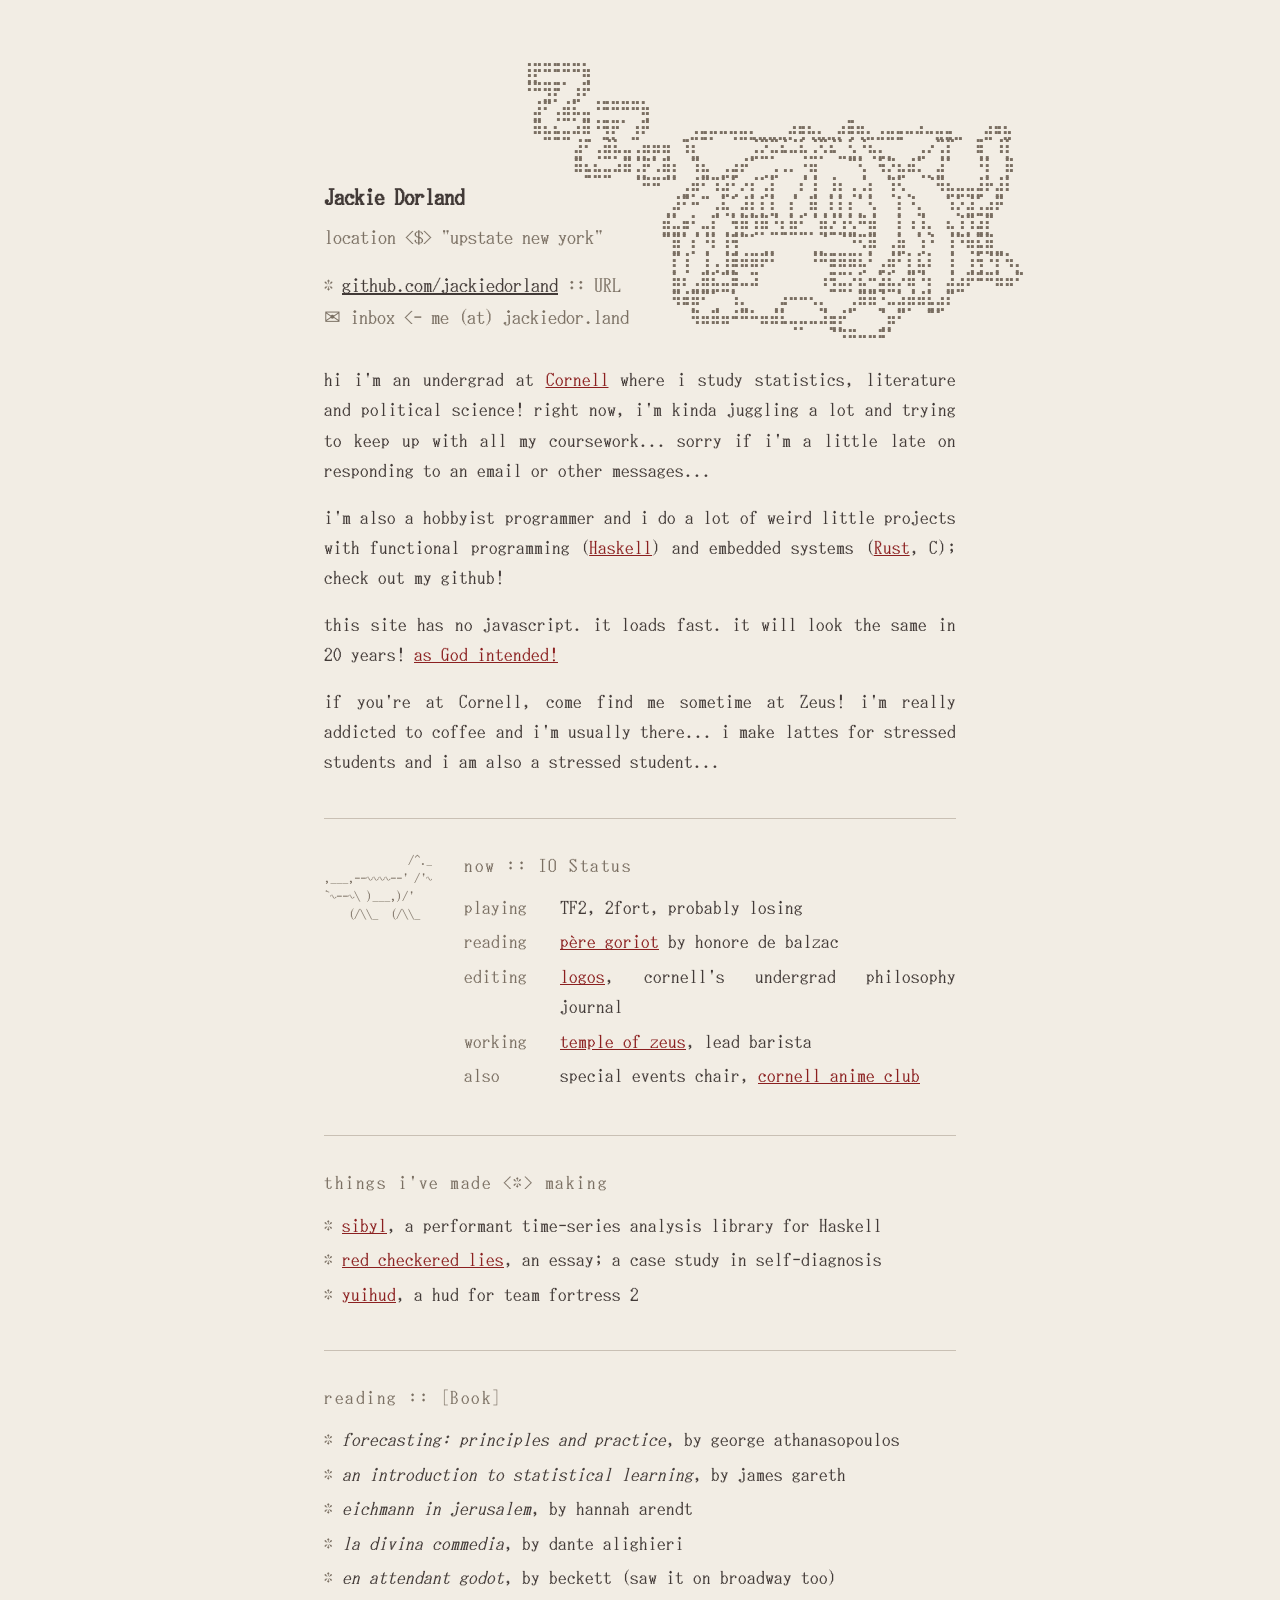
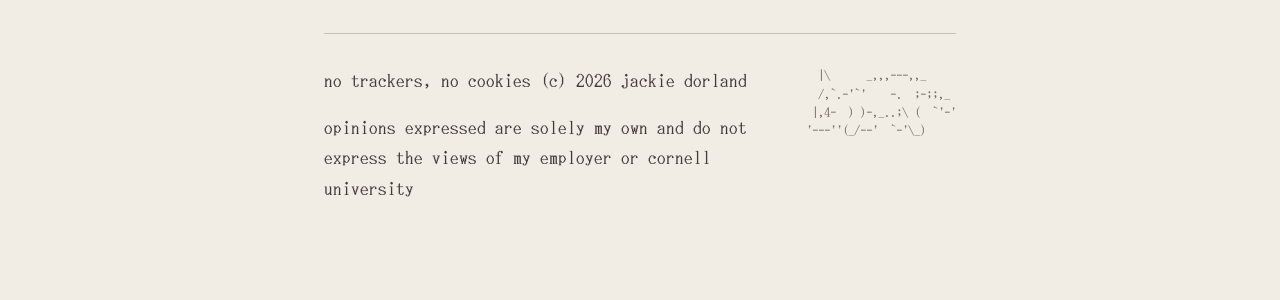
==== index.html @ 97f75513 "small fix" ====
<!DOCTYPE html>
<html lang="en">
<head>
  <meta charset="UTF-8">
  <meta name="viewport" content="width=device-width, initial-scale=1.0">
  <title>jackie!</title>
  <link rel="icon" href="favicon.ico" sizes="any">
  <style>
    @font-face {
      font-family: "IBM PS/55 re";
      src: url("fonts/Web437_IBM_PS-55_re.woff") format("woff");
      font-display: swap;
    }

    * {
      margin: 0;
      padding: 0;
      box-sizing: border-box;
    }

    :root {
      --bg: #f2ede4;
      --fg: #423a37;
      --muted: #7a6f62;
      --link: #8b2020;
      --rule: #c9c0b4;
    }

    body {
      background: var(--bg);
      color: var(--fg);
      font-family: "IBM PS/55 re", "Courier New", Courier, monospace;
      font-size: 19px;
      font-weight: normal;
      line-height: 1.6;
      max-width: 680px;
      margin: 0 auto;
      padding: 3rem 1.5rem 5rem;
    }

    a {
      color: var(--link);
      text-decoration: underline;
    }

    a:visited {
      color: #5a1a1a;
    }

    a:hover {
      background: var(--fg);
      color: var(--bg);
      text-decoration: none;
    }

    hr {
      border: none;
      border-top: 1px solid var(--rule);
      margin: 2rem 0;
    }

    pre {
      font-family: inherit;
      font-size: 14px;
      line-height: 1.3;
      overflow-x: auto;
      color: var(--muted);
      margin-bottom: 2rem;
    }

    pre.cat {
      float: right;
      margin: 0 0 1rem 2rem;
      clear: right;
    }

    .clearfix::after {
      content: "";
      display: table;
      clear: both;
    }

    h1 {
      font-size: 17px;
      font-weight: normal;
      letter-spacing: 0.05em;
      margin-bottom: 0.25rem;
    }

    h2 {
      font-size: 17px;
      font-weight: normal;
      color: var(--muted);
      margin-bottom: 1rem;
    }

    p {
      margin-bottom: 1rem;
    }

    ul {
      list-style: none;
      margin-bottom: 1rem;
    }

    ul li::before {
      content: "* ";
      color: var(--muted);
    }

    ul li {
      margin-bottom: 0.25rem;
    }

    .section {
      margin-bottom: 2.5rem;
      text-align: justify;
    }

    .section-label {
      color: var(--muted);
      font-size: 19px;
      margin-bottom: 0.75rem;
      letter-spacing: 0.08em;
    }

    .now-item {
      display: flex;
      gap: 1rem;
      margin-bottom: 0.25rem;
    }

    .now-item .label {
      color: var(--muted);
      flex-shrink: 0;
      min-width: 80px;
    }

    .header {
      display: flex;
      align-items: flex-end;
      gap: 1.5rem;
      margin-bottom: 2rem;
    }

    .header-info {
      flex-shrink: 0;
      position: relative;
      z-index: 1;
    }

    pre.header-art {
      font-family: "Courier New", Courier, monospace;
      margin-bottom: 0;
      transform: translate(-8rem, 1rem);
      font-size: 20px;
      line-height: 0.95;
      letter-spacing: -0.26em;
      flex-shrink: 1;
      min-width: 0;
      overflow: visible;
      position: relative;
      z-index: 2;
    }

    .header-name {
      font-size: 23px;
      font-weight: bold;
      margin-bottom: 0.25rem;
    }

    .header-sub {
      color: var(--muted);
      font-size: 20px;
      margin-bottom: 1rem;
    }

    .header-links {
      font-size: 20px;
      margin-bottom: 0;
      color: var(--muted);
    }

    .header-links a {
      color: var(--fg);
    }

    .header-links a:visited {
      color: var(--fg);
    }

    .header-links a:hover,
    .header-links a:focus-visible {
      background: var(--fg);
      color: var(--bg);
      text-decoration: none;
    }

    @media (max-width: 600px) {
      .header {
        flex-direction: column;
        align-items: flex-start;
      }

      pre.header-art {
        display: none;
      }

      /* drop floated animals on small screens so they don't crowd text */
      pre.cat {
        float: none !important;
        margin: 0 0 1rem 0 !important;
      }

      .now-item {
        flex-direction: column;
        gap: 0;
        margin-bottom: 0.75rem;
      }

      .now-item .label {
        min-width: unset;
      }
    }
  </style>
</head>
<body>

<div class="header">
  <div class="header-info">
    <p class="header-name">Jackie Dorland</p>
    <p class="header-sub">location <$> "upstate new york"</p>
    <p class="header-links">
      * <a href="https://github.com/jackiedorland">github.com/jackiedorland</a> :: URL<br>
      ✉ inbox <- me (at) jackiedor.land<br>
    </p>
  </div>
  <pre class="header-art">
⣿⠛⠛⠛⠛⠻⡆                                              
⠛⢛⣿⠋⢀⡾⠃                                              
⢠⡟⠁⣴⣿⢤⡄⠛⠛⠛⠛⠻⡆⠀⠀⠀⠀⠀⠀⠀⠀⠀⠀⠀⠀⠀⠀⠀⠀⠀⠀⠀⠀⠀⠀⠀⠀⠀⠀⠀⠀⠀⠀⠀⠀⠀⠀⠀⠀⠀⠀⠀⠀
⠸⢷⣴⣤⡤⠾⠇⢛⣿⠋⢀⡾⠃⠀⠀⠀⢀⣤⣤⠤⠤⣤⣤⣀⣀⣀⣠⠶⡶⣤⣀⣠⠾⡷⣦⣀⣤⣤⡤⠤⠦⢤⣤⣄⡀⠀⢠⡶⢶⡄⠀⠀
      ⢠⡟⠁⣴⣿⢤⡄⣴⢶⠶⡆⠈⢷⡀⠀⠀⠀⠀⢀⣭⣫⠵⠥⠽⣄⣝⠵⢍⣘⣄⠳⣤⣀⠀⠀⢀⡤⠊⣽⠁⠀⠸⣇⠀⢿⠀⠀
      ⠸⢷⣴⣤⡤⠾⠇⣽⠋⠼⣷⠀⠈⢷⡄⢀⣤⡶⠋⠀⣀⡄⠤⠀⡲⡆⠀⠀⠈⠙⡄⠘⢮⢳⡴⠯⣀⢠⡏⠀⠀⠀⢻⠀⢸⠇⠀
      ⠀⠀⠀⠀⠀⠀⠀⠙⠛⠋⠉⢀⣴⠟⠉⢯⡞⡠⢲⠉⣼⠀⠀⡰⠁⡇⢀⢷⠀⣄⢵⠀⠈⡟⢄⠀⠀⠙⢷⣤⣤⣤⡿⢢⡿⠀⠀
      ⠀⠀⠀⠀⠀⠀⠀⠀⠀⠀⣠⠟⠑⠊⠁⡼⣌⢠⢿⢸⢸⡀⢰⠁⡸⡇⡸⣸⢰⢈⠘⡄⠀⢸⠀⢣⡀⠀⠈⢮⢢⣏⣤⡾⠃⠀⠀
      ⠀⠀⠀⠀⠀⠀⠀⠀⠀⢰⣯⣴⠞⡠⣼⠁⡘⣾⠏⣿⢇⣳⣸⣞⣀⢱⣧⣋⣞⡜⢳⡇⠀⢸⠀⢆⢧⠀⠰⣄⢏⢧⣾⠁⠀⠀⠀
      ⠀⠀⠀⠀⠀⠀⠀⠀⠀⠈⢹⡏⢰⠁⡻⠀⡟⡏⠉⠀⣀⠀⠀⠀⠀⣀⠁⠀⠉⠛⢽⠇⠀⣼⡆⠈⡆⠃⠀⡏⠻⣾⣽⣇⡀⠀⠀
      ⠀⠀⠀⠀⠀⠀⠀⠀⠀⠀⢸⠁⡇⠀⡇⡄⣿⠷⠿⠿⠛⠀⠀⠀⠀⠛⠻⠿⠿⠿⡜⢀⡴⡟⢸⣸⡼⠀⠀⡇⠀⡞⡆⢻⠙⢦⠀
      ⠀⠀⠀⠀⠀⠀⠀⠀⠀⠀⢸⡶⢀⣼⣿⣬⣽⠧⠬⠇⠀⠀⠀⠀⠀⠀⢞⣯⣭⢺⣔⣪⣾⣤⠺⡇⢳⠀⢠⣧⡾⠛⠛⠻⠶⠞⠁
      ⠀⠀⠀⠀⠀⠀⠀⠀⠀⠀⠘⠷⢿⠟⠉⡀⠈⢦⡀⠀⠀⣠⠖⠒⠒⢤⡀⠀⢀⡼⠿⢇⡣⢬⣶⠷⢿⣤⡾⠁⠀⠀⠀⠀⠀⠀⠀
      ⠀⠀⠀⠀⠀⠀⠀⠀⠀⠀⠀⠀⠘⠷⠾⠷⠖⠛⠛⠲⠶⠿⠤⣤⠤⠤⢷⣶⠋⠀⠀⠀⣱⠞⠁⠀⠈⠉⠀⠀⠀⠀⠀⠀⠀⠀⠀
      ⠀⠀⠀⠀⠀⠀⠀⠀⠀⠀⠀⠀⠀⠀⠀⠀⠀⠀⠀⠀⠀⠀⠀⠀⠀⠀⠀⠉⠛⠓⠒⠚⠋⠀⠀⠀⠀⠀⠀⠀⠀⠀⠀⠀⠀⠀⠀
</pre>
</div>

<div class="section">
  <p>hi i'm an undergrad at <a href="https://as.cornell.edu">Cornell</a> where i study statistics, literature and political science! right now, i'm kinda juggling a lot and trying to keep up with all my coursework... sorry if i'm a little late on responding to an email or other messages...</p>
  <p>i'm also a hobbyist programmer and i do a lot of weird little projects with functional programming (<a href="https://www.haskell.org">Haskell</a>) and embedded systems (<a href="https://rust-lang.org">Rust</a>, C); check out my github!</p>
  <p>this site has no javascript. it loads fast. it will look the same in 20 years! <a href="https://motherfuckingwebsite.com">as God intended!</a></p>
  <p>if you're at Cornell, come find me sometime at Zeus! i'm really addicted to coffee and i'm usually there... i make lattes for stressed students and i am also a stressed student...</p>
</div>

<hr>

<div class="section clearfix">
<pre class="cat" style="float:left; margin: 0 2rem 1rem 0;">
              /^._
,___,--~~~~--' /'~
`~--~\ )___,)/'
    (/\\_  (/\\_
</pre>
  <div style="overflow:hidden;">
    <div class="section-label">now :: IO Status</div>
    <div class="now-item">
      <span class="label">playing</span>
      <span>TF2, 2fort, probably losing</span>
    </div>
    <div class="now-item">
      <span class="label">reading</span>
      <span><a href="https://en.wikipedia.org/wiki/Père_Goriot">père goriot</a> by honore de balzac</span>
    </div>
    <div class="now-item">
      <span class="label">editing</span>
      <span><a href="https://logos.philosophy.cornell.edu/">logos</a>, cornell's undergrad philosophy journal</span>
    </div>
    <div class="now-item">
      <span class="label">working</span>
      <span><a href="https://as.cornell.edu/about/temple-of-zeus">temple of zeus</a>, lead barista </span>
    </div>
    <div class="now-item">
      <span class="label">also</span>
      <span>special events chair, <a href="https://www.cjas.org/">cornell anime club</a></span>
    </div>
  </div>
</div>

<hr>

<div class="section">
  <div class="section-label">things i've made <*> making</div>
  <ul>
    <li><a href="https://github.com/jackiedorland/sibyl">sibyl</a>, a performant time-series analysis library for Haskell</li>
    <li><a href="docs/threecaskets.pdf">red checkered lies</a>, an essay; a case study in self-diagnosis</li>
    <li><a href="https://github.com/jackiedorland/yui-hud">yuihud</a>, a hud for team fortress 2</li>
  </ul>
</div>

<hr>

<div class="section">
  <div class="section-label">reading :: [Book]</div>
  <ul>
    <li><i>forecasting: principles and practice</i>, by george athanasopoulos</li>
    <li><i>an introduction to statistical learning</i>, by james gareth</li>
    <li><i>eichmann in jerusalem</i>, by hannah arendt</li>
    <li><i>la divina commedia</i>, by dante alighieri</li>
    <li><i>en attendant godot</i>, by beckett (saw it on broadway too)</li>
  </ul>
</div>

<hr>



<footer class="clearfix">
<pre class="cat">
  |\      _,,,---,,_
  /,`.-'`'    -.  ;-;;,_
 |,4-  ) )-,_..;\ (  `'-'
'---''(_/--'  `-'\_)
</pre>
  <p>no trackers, no cookies (c) 2026 jackie dorland</p>
  <p>opinions expressed are solely my own and do not express the views of my employer or cornell university</p>
</footer>

</body>
</html>
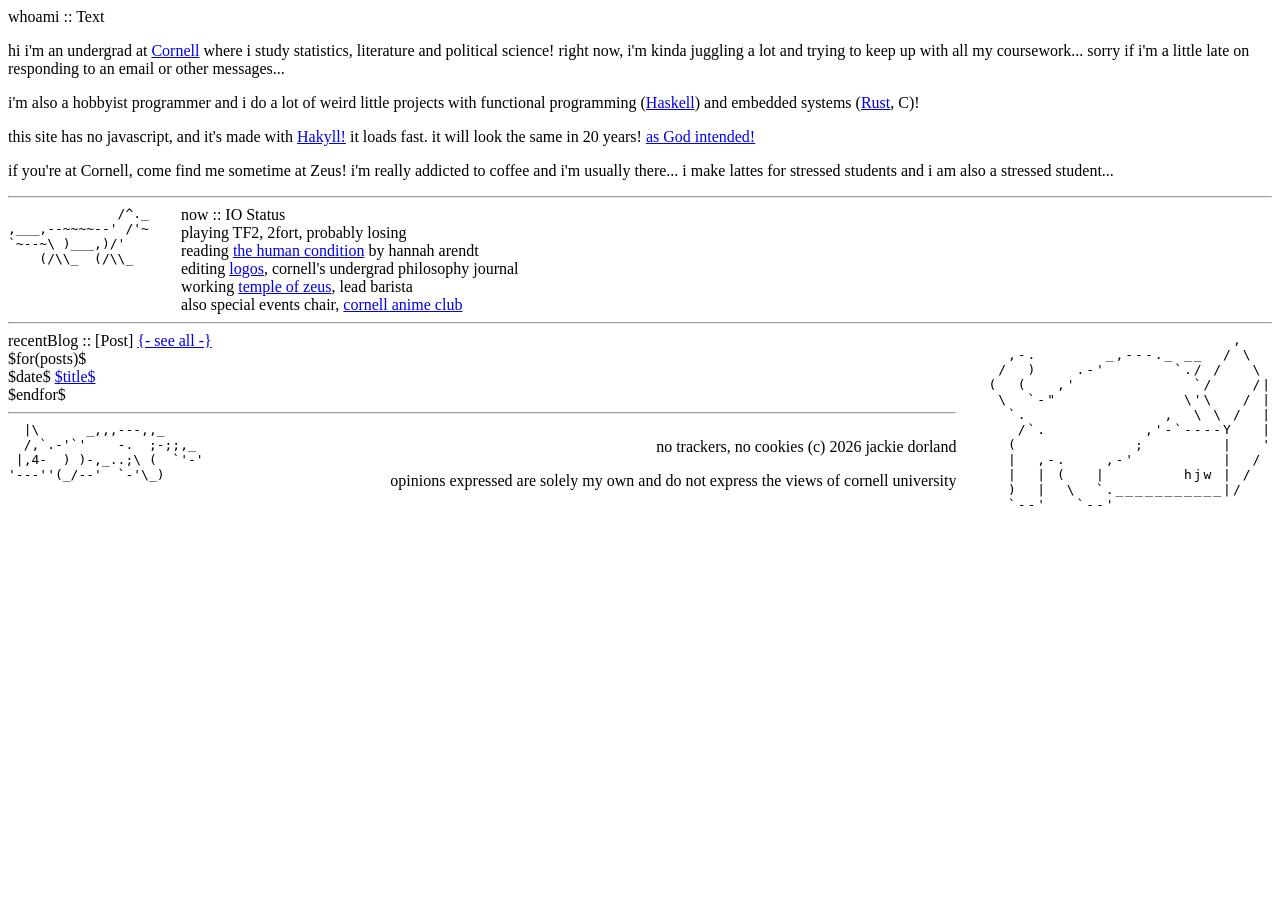
==== commit 9300551c: "New Hakyll blog test 1" ====
--- a/index.html
+++ b/index.html
@@ -1,338 +1,102 @@
 <!DOCTYPE html>
 <html lang="en">
-<head>
-  <meta charset="UTF-8">
-  <meta name="viewport" content="width=device-width, initial-scale=1.0">
-  <title>jackie!</title>
-  <link rel="icon" href="favicon.ico" sizes="any">
-  <style>
-    @font-face {
-      font-family: "IBM PS/55 re";
-      src: url("fonts/Web437_IBM_PS-55_re.woff") format("woff");
-      font-display: swap;
-    }
 
-    * {
-      margin: 0;
-      padding: 0;
-      box-sizing: border-box;
-    }
+<body>
+  <div class="section">
+    <div class="section-label">whoami :: Text</div>
+    <p>hi i'm an undergrad at <a href="https://as.cornell.edu">Cornell</a> where i study statistics, literature and
+      political science! right now, i'm kinda juggling a lot and trying to keep up with all my coursework... sorry if
+      i'm a little late on responding to an email or other messages...</p>
+    <p>i'm also a hobbyist programmer and i do a lot of weird little projects with functional programming (<a
+        href="https://www.haskell.org">Haskell</a>) and embedded systems (<a href="https://rust-lang.org">Rust</a>, C)!
+    </p>
+    <p>this site has no javascript, and it's made with <a href="https://jaspervdj.be/hakyll/index.html">Hakyll!</a> it
+      loads fast. it will look the same in 20 years! <a href="https://motherfuckingwebsite.com">as God intended!</a></p>
+    <p>if you're at Cornell, come find me sometime at Zeus! i'm really addicted to coffee and i'm usually there... i
+      make lattes for stressed students and i am also a stressed student...</p>
+  </div>
 
-    :root {
-      --bg: #f2ede4;
-      --fg: #423a37;
-      --muted: #7a6f62;
-      --link: #8b2020;
-      --rule: #c9c0b4;
-    }
+  <hr>
 
-    body {
-      background: var(--bg);
-      color: var(--fg);
-      font-family: "IBM PS/55 re", "Courier New", Courier, monospace;
-      font-size: 19px;
-      font-weight: normal;
-      line-height: 1.6;
-      max-width: 680px;
-      margin: 0 auto;
-      padding: 3rem 1.5rem 5rem;
-    }
-
-    a {
-      color: var(--link);
-      text-decoration: underline;
-    }
-
-    a:visited {
-      color: #5a1a1a;
-    }
-
-    a:hover {
-      background: var(--fg);
-      color: var(--bg);
-      text-decoration: none;
-    }
-
-    hr {
-      border: none;
-      border-top: 1px solid var(--rule);
-      margin: 2rem 0;
-    }
-
-    pre {
-      font-family: inherit;
-      font-size: 14px;
-      line-height: 1.3;
-      overflow-x: auto;
-      color: var(--muted);
-      margin-bottom: 2rem;
-    }
-
-    pre.cat {
-      float: right;
-      margin: 0 0 1rem 2rem;
-      clear: right;
-    }
-
-    .clearfix::after {
-      content: "";
-      display: table;
-      clear: both;
-    }
-
-    h1 {
-      font-size: 17px;
-      font-weight: normal;
-      letter-spacing: 0.05em;
-      margin-bottom: 0.25rem;
-    }
-
-    h2 {
-      font-size: 17px;
-      font-weight: normal;
-      color: var(--muted);
-      margin-bottom: 1rem;
-    }
-
-    p {
-      margin-bottom: 1rem;
-    }
-
-    ul {
-      list-style: none;
-      margin-bottom: 1rem;
-    }
-
-    ul li::before {
-      content: "* ";
-      color: var(--muted);
-    }
-
-    ul li {
-      margin-bottom: 0.25rem;
-    }
-
-    .section {
-      margin-bottom: 2.5rem;
-      text-align: justify;
-    }
-
-    .section-label {
-      color: var(--muted);
-      font-size: 19px;
-      margin-bottom: 0.75rem;
-      letter-spacing: 0.08em;
-    }
-
-    .now-item {
-      display: flex;
-      gap: 1rem;
-      margin-bottom: 0.25rem;
-    }
-
-    .now-item .label {
-      color: var(--muted);
-      flex-shrink: 0;
-      min-width: 80px;
-    }
-
-    .header {
-      display: flex;
-      align-items: flex-end;
-      gap: 1.5rem;
-      margin-bottom: 2rem;
-    }
-
-    .header-info {
-      flex-shrink: 0;
-      position: relative;
-      z-index: 1;
-    }
-
-    pre.header-art {
-      font-family: "Courier New", Courier, monospace;
-      margin-bottom: 0;
-      transform: translate(-8rem, 1rem);
-      font-size: 20px;
-      line-height: 0.95;
-      letter-spacing: -0.26em;
-      flex-shrink: 1;
-      min-width: 0;
-      overflow: visible;
-      position: relative;
-      z-index: 2;
-    }
-
-    .header-name {
-      font-size: 23px;
-      font-weight: bold;
-      margin-bottom: 0.25rem;
-    }
-
-    .header-sub {
-      color: var(--muted);
-      font-size: 20px;
-      margin-bottom: 1rem;
-    }
-
-    .header-links {
-      font-size: 20px;
-      margin-bottom: 0;
-      color: var(--muted);
-    }
-
-    .header-links a {
-      color: var(--fg);
-    }
-
-    .header-links a:visited {
-      color: var(--fg);
-    }
-
-    .header-links a:hover,
-    .header-links a:focus-visible {
-      background: var(--fg);
-      color: var(--bg);
-      text-decoration: none;
-    }
-
-    @media (max-width: 600px) {
-      .header {
-        flex-direction: column;
-        align-items: flex-start;
-      }
-
-      pre.header-art {
-        display: none;
-      }
-
-      /* drop floated animals on small screens so they don't crowd text */
-      pre.cat {
-        float: none !important;
-        margin: 0 0 1rem 0 !important;
-      }
-
-      .now-item {
-        flex-direction: column;
-        gap: 0;
-        margin-bottom: 0.75rem;
-      }
-
-      .now-item .label {
-        min-width: unset;
-      }
-    }
-  </style>
-</head>
-<body>
-
-<div class="header">
-  <div class="header-info">
-    <p class="header-name">Jackie Dorland</p>
-    <p class="header-sub">location <$> "upstate new york"</p>
-    <p class="header-links">
-      * <a href="https://github.com/jackiedorland">github.com/jackiedorland</a> :: URL<br>
-      ✉ inbox <- me (at) jackiedor.land<br>
-    </p>
-  </div>
-  <pre class="header-art">
-⣿⠛⠛⠛⠛⠻⡆                                              
-⠛⢛⣿⠋⢀⡾⠃                                              
-⢠⡟⠁⣴⣿⢤⡄⠛⠛⠛⠛⠻⡆⠀⠀⠀⠀⠀⠀⠀⠀⠀⠀⠀⠀⠀⠀⠀⠀⠀⠀⠀⠀⠀⠀⠀⠀⠀⠀⠀⠀⠀⠀⠀⠀⠀⠀⠀⠀⠀⠀⠀⠀
-⠸⢷⣴⣤⡤⠾⠇⢛⣿⠋⢀⡾⠃⠀⠀⠀⢀⣤⣤⠤⠤⣤⣤⣀⣀⣀⣠⠶⡶⣤⣀⣠⠾⡷⣦⣀⣤⣤⡤⠤⠦⢤⣤⣄⡀⠀⢠⡶⢶⡄⠀⠀
-      ⢠⡟⠁⣴⣿⢤⡄⣴⢶⠶⡆⠈⢷⡀⠀⠀⠀⠀⢀⣭⣫⠵⠥⠽⣄⣝⠵⢍⣘⣄⠳⣤⣀⠀⠀⢀⡤⠊⣽⠁⠀⠸⣇⠀⢿⠀⠀
-      ⠸⢷⣴⣤⡤⠾⠇⣽⠋⠼⣷⠀⠈⢷⡄⢀⣤⡶⠋⠀⣀⡄⠤⠀⡲⡆⠀⠀⠈⠙⡄⠘⢮⢳⡴⠯⣀⢠⡏⠀⠀⠀⢻⠀⢸⠇⠀
-      ⠀⠀⠀⠀⠀⠀⠀⠙⠛⠋⠉⢀⣴⠟⠉⢯⡞⡠⢲⠉⣼⠀⠀⡰⠁⡇⢀⢷⠀⣄⢵⠀⠈⡟⢄⠀⠀⠙⢷⣤⣤⣤⡿⢢⡿⠀⠀
-      ⠀⠀⠀⠀⠀⠀⠀⠀⠀⠀⣠⠟⠑⠊⠁⡼⣌⢠⢿⢸⢸⡀⢰⠁⡸⡇⡸⣸⢰⢈⠘⡄⠀⢸⠀⢣⡀⠀⠈⢮⢢⣏⣤⡾⠃⠀⠀
-      ⠀⠀⠀⠀⠀⠀⠀⠀⠀⢰⣯⣴⠞⡠⣼⠁⡘⣾⠏⣿⢇⣳⣸⣞⣀⢱⣧⣋⣞⡜⢳⡇⠀⢸⠀⢆⢧⠀⠰⣄⢏⢧⣾⠁⠀⠀⠀
-      ⠀⠀⠀⠀⠀⠀⠀⠀⠀⠈⢹⡏⢰⠁⡻⠀⡟⡏⠉⠀⣀⠀⠀⠀⠀⣀⠁⠀⠉⠛⢽⠇⠀⣼⡆⠈⡆⠃⠀⡏⠻⣾⣽⣇⡀⠀⠀
-      ⠀⠀⠀⠀⠀⠀⠀⠀⠀⠀⢸⠁⡇⠀⡇⡄⣿⠷⠿⠿⠛⠀⠀⠀⠀⠛⠻⠿⠿⠿⡜⢀⡴⡟⢸⣸⡼⠀⠀⡇⠀⡞⡆⢻⠙⢦⠀
-      ⠀⠀⠀⠀⠀⠀⠀⠀⠀⠀⢸⡶⢀⣼⣿⣬⣽⠧⠬⠇⠀⠀⠀⠀⠀⠀⢞⣯⣭⢺⣔⣪⣾⣤⠺⡇⢳⠀⢠⣧⡾⠛⠛⠻⠶⠞⠁
-      ⠀⠀⠀⠀⠀⠀⠀⠀⠀⠀⠘⠷⢿⠟⠉⡀⠈⢦⡀⠀⠀⣠⠖⠒⠒⢤⡀⠀⢀⡼⠿⢇⡣⢬⣶⠷⢿⣤⡾⠁⠀⠀⠀⠀⠀⠀⠀
-      ⠀⠀⠀⠀⠀⠀⠀⠀⠀⠀⠀⠀⠘⠷⠾⠷⠖⠛⠛⠲⠶⠿⠤⣤⠤⠤⢷⣶⠋⠀⠀⠀⣱⠞⠁⠀⠈⠉⠀⠀⠀⠀⠀⠀⠀⠀⠀
-      ⠀⠀⠀⠀⠀⠀⠀⠀⠀⠀⠀⠀⠀⠀⠀⠀⠀⠀⠀⠀⠀⠀⠀⠀⠀⠀⠀⠉⠛⠓⠒⠚⠋⠀⠀⠀⠀⠀⠀⠀⠀⠀⠀⠀⠀⠀⠀
-</pre>
-</div>
-
-<div class="section">
-  <p>hi i'm an undergrad at <a href="https://as.cornell.edu">Cornell</a> where i study statistics, literature and political science! right now, i'm kinda juggling a lot and trying to keep up with all my coursework... sorry if i'm a little late on responding to an email or other messages...</p>
-  <p>i'm also a hobbyist programmer and i do a lot of weird little projects with functional programming (<a href="https://www.haskell.org">Haskell</a>) and embedded systems (<a href="https://rust-lang.org">Rust</a>, C); check out my github!</p>
-  <p>this site has no javascript. it loads fast. it will look the same in 20 years! <a href="https://motherfuckingwebsite.com">as God intended!</a></p>
-  <p>if you're at Cornell, come find me sometime at Zeus! i'm really addicted to coffee and i'm usually there... i make lattes for stressed students and i am also a stressed student...</p>
-</div>
-
-<hr>
-
-<div class="section clearfix">
-<pre class="cat" style="float:left; margin: 0 2rem 1rem 0;">
+  <div class="section clearfix">
+    <pre class="cat" style="float:left; margin: 0 2rem 1rem 0;">
               /^._
 ,___,--~~~~--' /'~
 `~--~\ )___,)/'
     (/\\_  (/\\_
 </pre>
-  <div style="overflow:hidden;">
-    <div class="section-label">now :: IO Status</div>
-    <div class="now-item">
-      <span class="label">playing</span>
-      <span>TF2, 2fort, probably losing</span>
-    </div>
-    <div class="now-item">
-      <span class="label">reading</span>
-      <span><a href="https://en.wikipedia.org/wiki/Père_Goriot">père goriot</a> by honore de balzac</span>
-    </div>
-    <div class="now-item">
-      <span class="label">editing</span>
-      <span><a href="https://logos.philosophy.cornell.edu/">logos</a>, cornell's undergrad philosophy journal</span>
-    </div>
-    <div class="now-item">
-      <span class="label">working</span>
-      <span><a href="https://as.cornell.edu/about/temple-of-zeus">temple of zeus</a>, lead barista </span>
-    </div>
-    <div class="now-item">
-      <span class="label">also</span>
-      <span>special events chair, <a href="https://www.cjas.org/">cornell anime club</a></span>
+    <div style="overflow:hidden;">
+      <div class="section-label">now :: IO Status</div>
+      <div class="now-item">
+        <span class="label">playing</span>
+        <span>TF2, 2fort, probably losing</span>
+      </div>
+      <div class="now-item">
+        <span class="label">reading</span>
+        <span><a href="https://en.wikipedia.org/wiki/Hannah_Arendt">the human condition</a> by hannah arendt</span>
+      </div>
+      <div class="now-item">
+        <span class="label">editing</span>
+        <span><a href="https://logos.philosophy.cornell.edu/">logos</a>, cornell's undergrad philosophy journal</span>
+      </div>
+      <div class="now-item">
+        <span class="label">working</span>
+        <span><a href="https://as.cornell.edu/about/temple-of-zeus">temple of zeus</a>, lead barista </span>
+      </div>
+      <div class="now-item">
+        <span class="label">also</span>
+        <span>special events chair, <a href="https://www.cjas.org/">cornell anime club</a></span>
+      </div>
     </div>
   </div>
-</div>
 
-<hr>
+  <hr>
 
-<div class="section">
-  <div class="section-label">things i've made <*> making</div>
-  <ul>
-    <li><a href="https://github.com/jackiedorland/sibyl">sibyl</a>, a performant time-series analysis library for Haskell</li>
-    <li><a href="docs/threecaskets.pdf">red checkered lies</a>, an essay; a case study in self-diagnosis</li>
-    <li><a href="https://github.com/jackiedorland/yui-hud">yuihud</a>, a hud for team fortress 2</li>
-  </ul>
-</div>
+  <div class="section clearfix">
+    <pre class="cat" style="float:right; margin: 0 0 1rem 2rem; letter-spacing: 0.15em;">
+                         ,
+  ,-.       _,---._ __  / \
+ /  )    .-'       `./ /   \
+(  (   ,'            `/    /|
+ \  `-"             \'\   / |
+  `.              ,  \ \ /  |
+   /`.          ,'-`----Y   |
+  (            ;        |   '
+  |  ,-.    ,-'         |  /
+  |  | (   |        hjw | /
+  )  |  \  `.___________|/
+  `--'   `--'
+</pre>
+    <div style="overflow:hidden;">
+      <div class="section-label">recentBlog :: [Post] <a href="/archive.html" class="section-comment">{- see all -}</a>
+      </div>
+      $for(posts)$
+      <div class="now-item">
+        <span class="label">$date$</span>
+        <span><a href="$url$">$title$</a></span>
+      </div>
+      $endfor$
+    </div>
+  </div>
 
-<hr>
-
-<div class="section">
-  <div class="section-label">reading :: [Book]</div>
-  <ul>
-    <li><i>forecasting: principles and practice</i>, by george athanasopoulos</li>
-    <li><i>an introduction to statistical learning</i>, by james gareth</li>
-    <li><i>eichmann in jerusalem</i>, by hannah arendt</li>
-    <li><i>la divina commedia</i>, by dante alighieri</li>
-    <li><i>en attendant godot</i>, by beckett (saw it on broadway too)</li>
-  </ul>
-</div>
-
-<hr>
+  <hr>
 
 
 
-<footer class="clearfix">
-<pre class="cat">
+
+  <footer class="clearfix">
+    <pre class="cat" style="float:left; margin: 0 0.5rem 0.5rem 0;">
   |\      _,,,---,,_
   /,`.-'`'    -.  ;-;;,_
  |,4-  ) )-,_..;\ (  `'-'
 '---''(_/--'  `-'\_)
 </pre>
-  <p>no trackers, no cookies (c) 2026 jackie dorland</p>
-  <p>opinions expressed are solely my own and do not express the views of my employer or cornell university</p>
-</footer>
+    <div style="overflow:hidden; text-align: right; color: var(--muted);">
+      <p>no trackers, no cookies (c) 2026 jackie dorland</p>
+      <p>opinions expressed are solely my own and do not express the views of cornell university</p>
+    </div>
+  </footer>
 
 </body>
+
 </html>
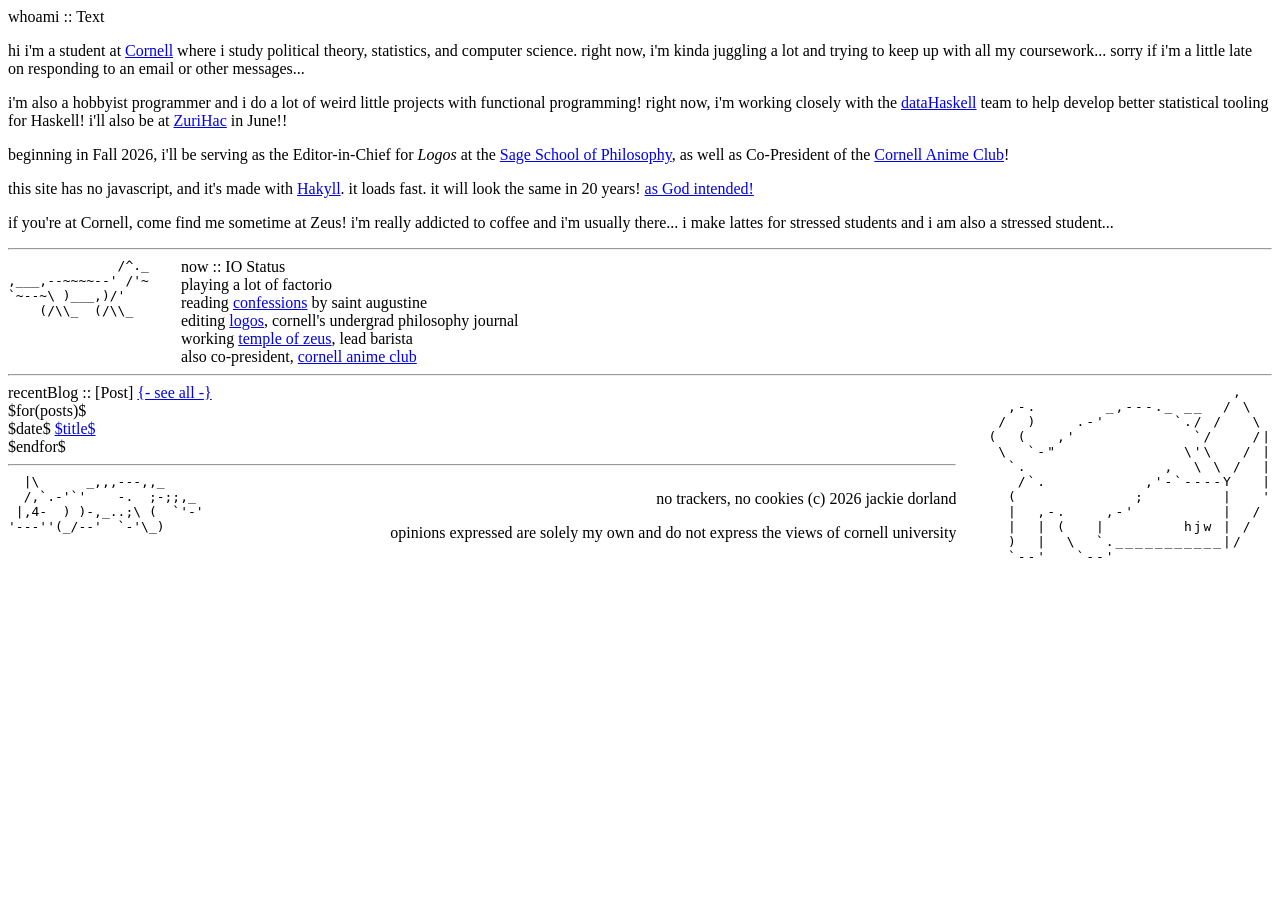
==== commit 911d3d5e: "update website 05/21/26" ====
--- a/index.html
+++ b/index.html
@@ -4,13 +4,14 @@
 <body>
   <div class="section">
     <div class="section-label">whoami :: Text</div>
-    <p>hi i'm an undergrad at <a href="https://as.cornell.edu">Cornell</a> where i study statistics, literature and
-      political science! right now, i'm kinda juggling a lot and trying to keep up with all my coursework... sorry if
+    <p>hi i'm a student at <a href="https://as.cornell.edu">Cornell</a> where i study political theory, statistics, and computer science. right now, i'm kinda juggling a lot and trying to keep up with all my coursework... sorry if
       i'm a little late on responding to an email or other messages...</p>
-    <p>i'm also a hobbyist programmer and i do a lot of weird little projects with functional programming (<a
-        href="https://www.haskell.org">Haskell</a>) and embedded systems (<a href="https://rust-lang.org">Rust</a>, C)!
+    <p>i'm also a hobbyist programmer and i do a lot of weird little projects with functional programming! right now, i'm working closely with the <a href="https://www.datahaskell.org/">dataHaskell</a> team to help develop better statistical tooling for Haskell! i'll also be at <a href="https://zfoh.ch/zurihac2026/">ZuriHac</a> in June!!
     </p>
-    <p>this site has no javascript, and it's made with <a href="https://jaspervdj.be/hakyll/index.html">Hakyll!</a> it
+    <p>
+      beginning in Fall 2026, i'll be serving as the Editor-in-Chief for <i>Logos</i> at the <a href="https://philosophy.cornell.edu/">Sage School of Philosophy</a>, as well as Co-President of the <a href="cjas.org">Cornell Anime Club</a>!
+    </p>
+    <p>this site has no javascript, and it's made with <a href="https://jaspervdj.be/hakyll/index.html">Hakyll</a>. it
       loads fast. it will look the same in 20 years! <a href="https://motherfuckingwebsite.com">as God intended!</a></p>
     <p>if you're at Cornell, come find me sometime at Zeus! i'm really addicted to coffee and i'm usually there... i
       make lattes for stressed students and i am also a stressed student...</p>
@@ -29,11 +30,11 @@
       <div class="section-label">now :: IO Status</div>
       <div class="now-item">
         <span class="label">playing</span>
-        <span>TF2, 2fort, probably losing</span>
+        <span>a lot of factorio</span>
       </div>
       <div class="now-item">
         <span class="label">reading</span>
-        <span><a href="https://en.wikipedia.org/wiki/Hannah_Arendt">the human condition</a> by hannah arendt</span>
+        <span><a href="https://en.wikipedia.org/wiki/Confessions_(Augustine)">confessions</a> by saint augustine</span>
       </div>
       <div class="now-item">
         <span class="label">editing</span>
@@ -45,7 +46,7 @@
       </div>
       <div class="now-item">
         <span class="label">also</span>
-        <span>special events chair, <a href="https://www.cjas.org/">cornell anime club</a></span>
+        <span>co-president, <a href="https://www.cjas.org/">cornell anime club</a></span>
       </div>
     </div>
   </div>
@@ -99,4 +100,4 @@
 
 </body>
 
-</html>+</html>
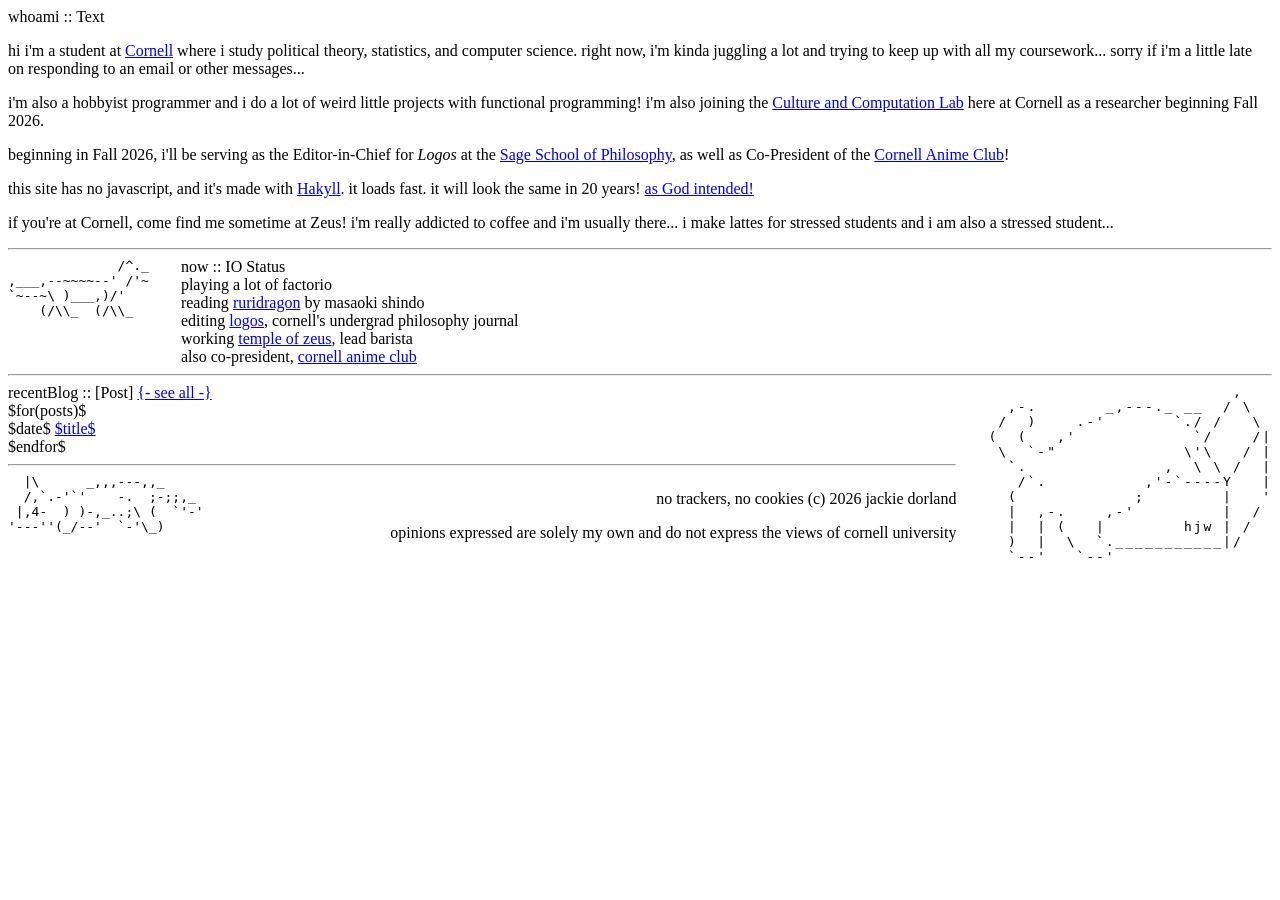
==== commit ce080a78: "pre-fall update" ====
--- a/index.html
+++ b/index.html
@@ -6,7 +6,7 @@
     <div class="section-label">whoami :: Text</div>
     <p>hi i'm a student at <a href="https://as.cornell.edu">Cornell</a> where i study political theory, statistics, and computer science. right now, i'm kinda juggling a lot and trying to keep up with all my coursework... sorry if
       i'm a little late on responding to an email or other messages...</p>
-    <p>i'm also a hobbyist programmer and i do a lot of weird little projects with functional programming! right now, i'm working closely with the <a href="https://www.datahaskell.org/">dataHaskell</a> team to help develop better statistical tooling for Haskell! i'll also be at <a href="https://zfoh.ch/zurihac2026/">ZuriHac</a> in June!!
+    <p>i'm also a hobbyist programmer and i do a lot of weird little projects with functional programming! i'm also joining the <a href="c2l.infosci.cornell.edu">Culture and Computation Lab</a> here at Cornell as a researcher beginning Fall 2026.
     </p>
     <p>
       beginning in Fall 2026, i'll be serving as the Editor-in-Chief for <i>Logos</i> at the <a href="https://philosophy.cornell.edu/">Sage School of Philosophy</a>, as well as Co-President of the <a href="cjas.org">Cornell Anime Club</a>!
@@ -34,7 +34,7 @@
       </div>
       <div class="now-item">
         <span class="label">reading</span>
-        <span><a href="https://en.wikipedia.org/wiki/Confessions_(Augustine)">confessions</a> by saint augustine</span>
+        <span><a href="https://en.wikipedia.org/wiki/Confessions_(Augustine)">ruridragon</a> by masaoki shindo</span>
       </div>
       <div class="now-item">
         <span class="label">editing</span>
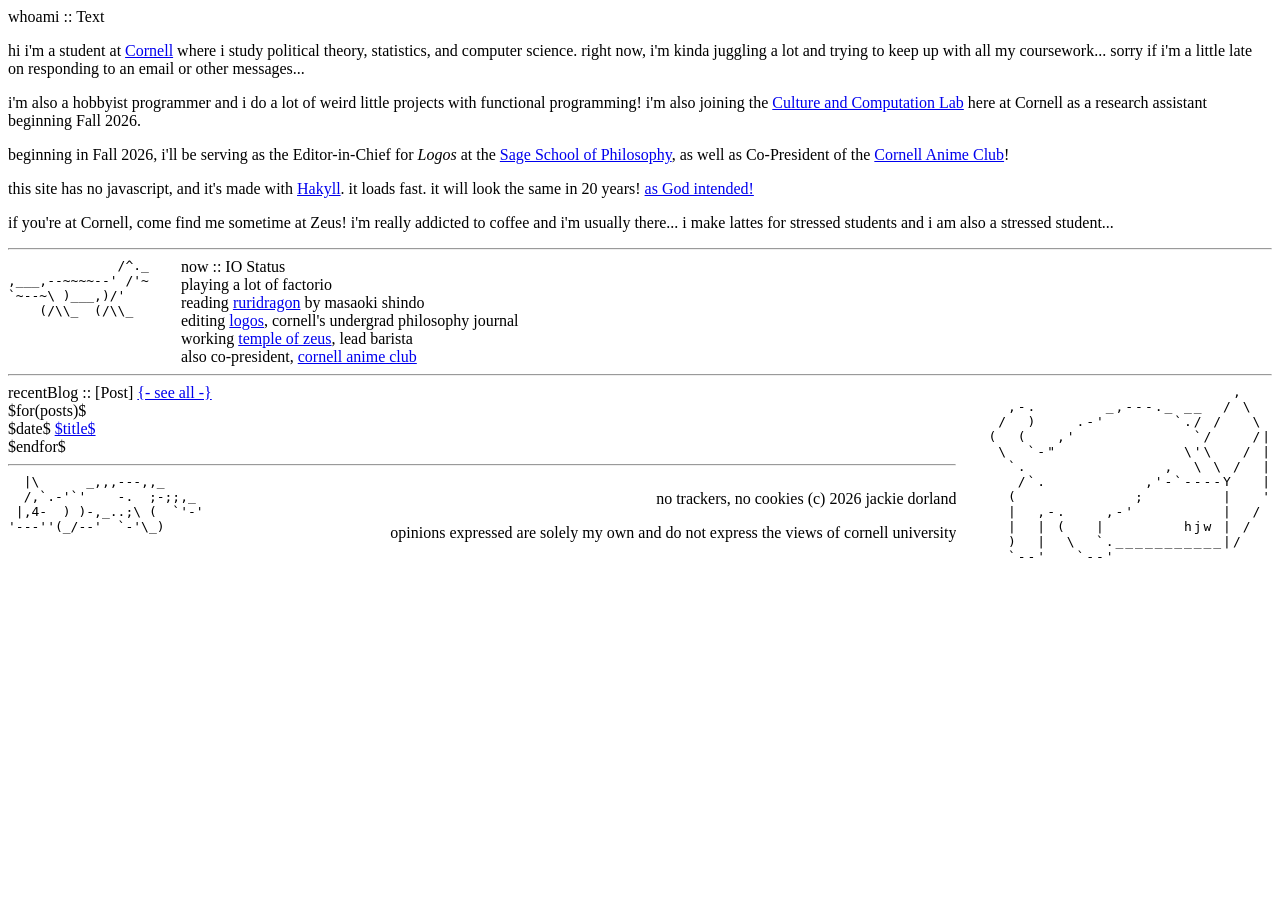
==== commit 33b2d7a2: "fix wording" ====
--- a/index.html
+++ b/index.html
@@ -6,7 +6,7 @@
     <div class="section-label">whoami :: Text</div>
     <p>hi i'm a student at <a href="https://as.cornell.edu">Cornell</a> where i study political theory, statistics, and computer science. right now, i'm kinda juggling a lot and trying to keep up with all my coursework... sorry if
       i'm a little late on responding to an email or other messages...</p>
-    <p>i'm also a hobbyist programmer and i do a lot of weird little projects with functional programming! i'm also joining the <a href="c2l.infosci.cornell.edu">Culture and Computation Lab</a> here at Cornell as a researcher beginning Fall 2026.
+    <p>i'm also a hobbyist programmer and i do a lot of weird little projects with functional programming! i'm also joining the <a href="c2l.infosci.cornell.edu">Culture and Computation Lab</a> here at Cornell as a research assistant beginning Fall 2026.
     </p>
     <p>
       beginning in Fall 2026, i'll be serving as the Editor-in-Chief for <i>Logos</i> at the <a href="https://philosophy.cornell.edu/">Sage School of Philosophy</a>, as well as Co-President of the <a href="cjas.org">Cornell Anime Club</a>!
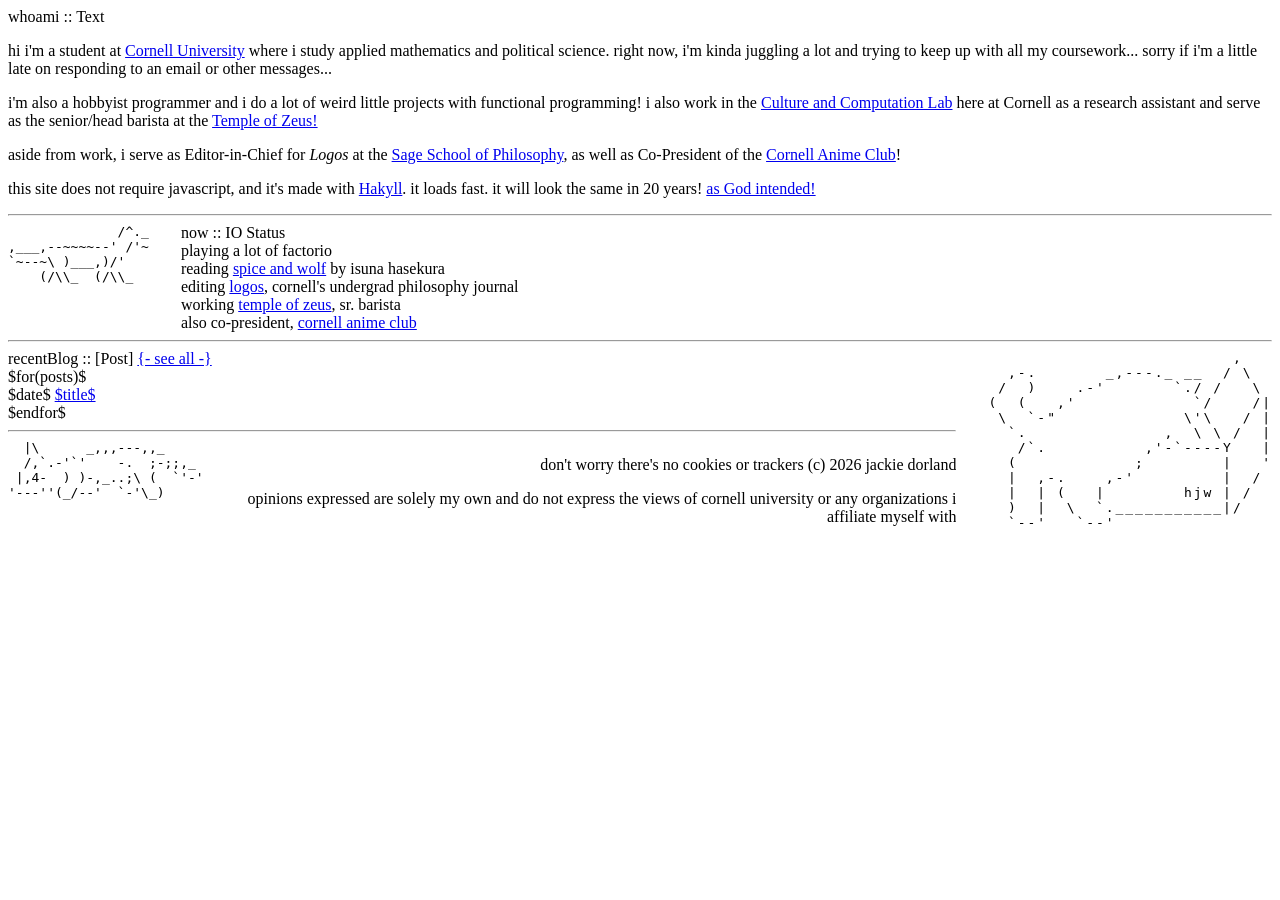
==== commit 1b8791c8: "fish animation and updates" ====
--- a/index.html
+++ b/index.html
@@ -4,17 +4,15 @@
 <body>
   <div class="section">
     <div class="section-label">whoami :: Text</div>
-    <p>hi i'm a student at <a href="https://as.cornell.edu">Cornell</a> where i study political theory, statistics, and computer science. right now, i'm kinda juggling a lot and trying to keep up with all my coursework... sorry if
+    <p>hi i'm a student at <a href="https://as.cornell.edu">Cornell University</a> where i study applied mathematics and political science. right now, i'm kinda juggling a lot and trying to keep up with all my coursework... sorry if
       i'm a little late on responding to an email or other messages...</p>
-    <p>i'm also a hobbyist programmer and i do a lot of weird little projects with functional programming! i'm also joining the <a href="c2l.infosci.cornell.edu">Culture and Computation Lab</a> here at Cornell as a research assistant beginning Fall 2026.
+    <p>i'm also a hobbyist programmer and i do a lot of weird little projects with functional programming! i also work in the <a href="https://c2l.infosci.cornell.edu">Culture and Computation Lab</a> here at Cornell as a research assistant and serve as the senior/head barista at the <a href="https://as.cornell.edu/about/temple-of-zeus">Temple of Zeus!</a>
     </p>
     <p>
-      beginning in Fall 2026, i'll be serving as the Editor-in-Chief for <i>Logos</i> at the <a href="https://philosophy.cornell.edu/">Sage School of Philosophy</a>, as well as Co-President of the <a href="cjas.org">Cornell Anime Club</a>!
+      aside from work, i serve as Editor-in-Chief for <i>Logos</i> at the <a href="https://philosophy.cornell.edu/">Sage School of Philosophy</a>, as well as Co-President of the <a href="cjas.org">Cornell Anime Club</a>!
     </p>
-    <p>this site has no javascript, and it's made with <a href="https://jaspervdj.be/hakyll/index.html">Hakyll</a>. it
+    <p>this site does not require javascript, and it's made with <a href="https://jaspervdj.be/hakyll/index.html">Hakyll</a>. it
       loads fast. it will look the same in 20 years! <a href="https://motherfuckingwebsite.com">as God intended!</a></p>
-    <p>if you're at Cornell, come find me sometime at Zeus! i'm really addicted to coffee and i'm usually there... i
-      make lattes for stressed students and i am also a stressed student...</p>
   </div>
 
   <hr>
@@ -34,7 +32,7 @@
       </div>
       <div class="now-item">
         <span class="label">reading</span>
-        <span><a href="https://en.wikipedia.org/wiki/Confessions_(Augustine)">ruridragon</a> by masaoki shindo</span>
+        <span><a href="https://en.wikipedia.org/wiki/Spice_and_Wolf">spice and wolf</a> by isuna hasekura</span>
       </div>
       <div class="now-item">
         <span class="label">editing</span>
@@ -42,7 +40,7 @@
       </div>
       <div class="now-item">
         <span class="label">working</span>
-        <span><a href="https://as.cornell.edu/about/temple-of-zeus">temple of zeus</a>, lead barista </span>
+        <span><a href="https://as.cornell.edu/about/temple-of-zeus">temple of zeus</a>, sr. barista </span>
       </div>
       <div class="now-item">
         <span class="label">also</span>
@@ -93,8 +91,8 @@
 '---''(_/--'  `-'\_)
 </pre>
     <div style="overflow:hidden; text-align: right; color: var(--muted);">
-      <p>no trackers, no cookies (c) 2026 jackie dorland</p>
-      <p>opinions expressed are solely my own and do not express the views of cornell university</p>
+      <p>don't worry there's no cookies or trackers (c) 2026 jackie dorland</p>
+      <p>opinions expressed are solely my own and do not express the views of cornell university or any organizations i affiliate myself with</p>
     </div>
   </footer>
 
